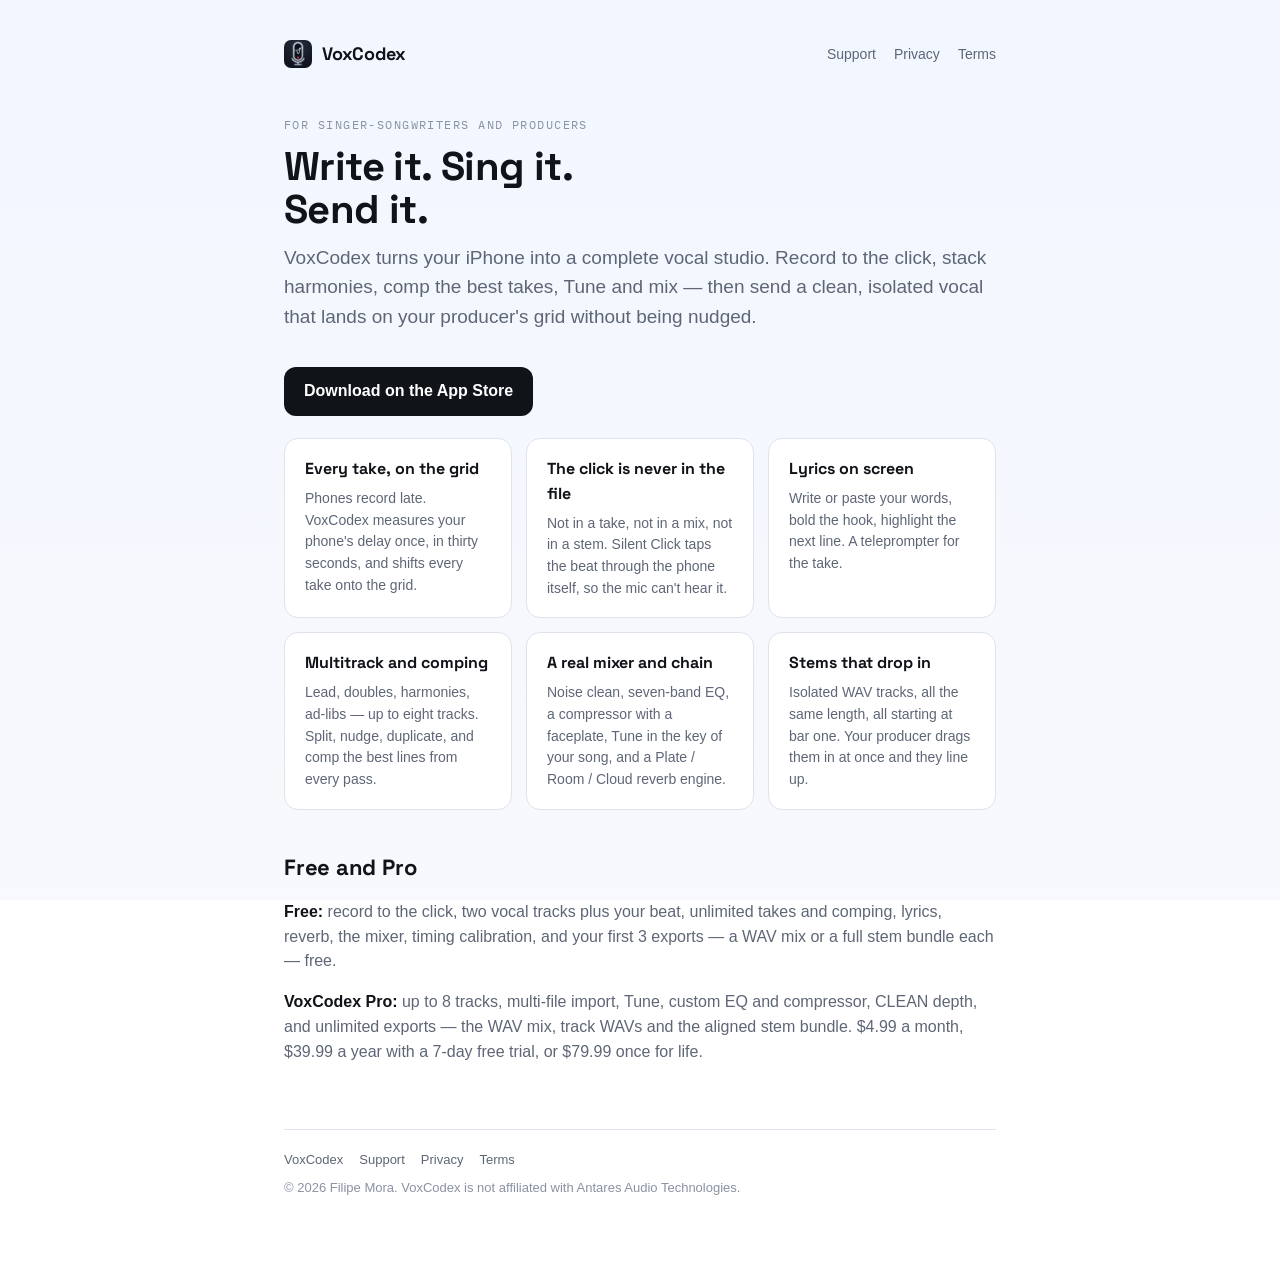
==== index.html @ df7e2e2b "VoxCodex privacy, terms and support pages" ====
<!doctype html><html lang="en"><head><meta charset="utf-8"><meta name="viewport" content="width=device-width,initial-scale=1"><title>VoxCodex — the pocket vocal studio for singers, songwriters and producers</title><meta name="description" content="Record vocals to a click, comp takes, Tune, mix, and send stems that drop straight onto the grid. A complete vocal studio for iPhone."><link rel="preconnect" href="https://fonts.googleapis.com"><link href="https://fonts.googleapis.com/css2?family=IBM+Plex+Mono:wght@600&family=Space+Grotesk:wght@500;700&display=swap" rel="stylesheet"><link rel="stylesheet" href="style.css"></head><body><div class="wrap"><header class="top"><a class="brand" href="index.html"><img src="icon.png" alt="">VoxCodex</a><nav><a href="support.html">Support</a><a href="privacy.html">Privacy</a><a href="terms.html">Terms</a></nav></header>
<p class="eyebrow">For singer-songwriters and producers</p>
<h1>Write it. Sing it.<br>Send it.</h1>
<p class="lede">VoxCodex turns your iPhone into a complete vocal studio. Record to the click, stack harmonies, comp the best takes, Tune and mix — then send a clean, isolated vocal that lands on your producer's grid without being nudged.</p>
<a class="cta" href="https://apps.apple.com/app/id6803250762">Download on the App Store</a>
<div class="grid">
<div class="card"><h3>Every take, on the grid</h3><p>Phones record late. VoxCodex measures your phone's delay once, in thirty seconds, and shifts every take onto the grid.</p></div>
<div class="card"><h3>The click is never in the file</h3><p>Not in a take, not in a mix, not in a stem. Silent Click taps the beat through the phone itself, so the mic can't hear it.</p></div>
<div class="card"><h3>Lyrics on screen</h3><p>Write or paste your words, bold the hook, highlight the next line. A teleprompter for the take.</p></div>
<div class="card"><h3>Multitrack and comping</h3><p>Lead, doubles, harmonies, ad-libs — up to eight tracks. Split, nudge, duplicate, and comp the best lines from every pass.</p></div>
<div class="card"><h3>A real mixer and chain</h3><p>Noise clean, seven-band EQ, a compressor with a faceplate, Tune in the key of your song, and a Plate / Room / Cloud reverb engine.</p></div>
<div class="card"><h3>Stems that drop in</h3><p>Isolated WAV tracks, all the same length, all starting at bar one. Your producer drags them in at once and they line up.</p></div>
</div>
<h2>Free and Pro</h2>
<p><b>Free:</b> record to the click, two vocal tracks plus your beat, unlimited takes and comping, lyrics, reverb, the mixer, timing calibration, and your first 3 exports — a WAV mix or a full stem bundle each — free.</p>
<p><b>VoxCodex Pro:</b> up to 8 tracks, multi-file import, Tune, custom EQ and compressor, CLEAN depth, and unlimited exports — the WAV mix, track WAVs and the aligned stem bundle. $4.99 a month, $39.99 a year with a 7-day free trial, or $79.99 once for life.</p>
<footer><a href="index.html">VoxCodex</a><a href="support.html">Support</a><a href="privacy.html">Privacy</a><a href="terms.html">Terms</a><div style="margin-top:8px">© 2026 Filipe Mora. VoxCodex is not affiliated with Antares Audio Technologies.</div></footer></div></body></html>
---- style.css ----
:root{--ink:#101318;--deep:#5E6676;--meta:#8A92A3;--hair:#DEE3EC;--pri:#C9D1E0;--canvas:#101218;--red:#FF1F3D;--ok:#6C9BD1}
*{box-sizing:border-box}
html,body{margin:0;background:linear-gradient(180deg,#F2F6FF 0%,#F7F9FC 100%) fixed;color:var(--ink);font:16px/1.55 -apple-system,"SF Pro Text","Helvetica Neue",Arial,sans-serif}
a{color:var(--ink)}
.wrap{max-width:760px;margin:0 auto;padding:40px 24px 80px}
header.top{display:flex;align-items:center;justify-content:space-between;gap:16px;margin-bottom:48px}
.brand{display:flex;align-items:center;gap:10px;text-decoration:none;font-family:"Space Grotesk",sans-serif;font-weight:700;font-size:18px;letter-spacing:-.01em}
.brand img{width:28px;height:28px;border-radius:7px}
nav a{font-size:14px;color:var(--deep);text-decoration:none;margin-left:18px}
nav a:hover{color:var(--ink)}
h1{font-family:"Space Grotesk",sans-serif;font-weight:700;font-size:40px;line-height:1.08;letter-spacing:-.015em;margin:0 0 12px}
h2{font-family:"Space Grotesk",sans-serif;font-weight:700;font-size:22px;letter-spacing:-.01em;margin:40px 0 8px}
.lede{font-size:19px;color:var(--deep);margin:0 0 28px}
p,li{color:var(--deep)}
p b,li b{color:var(--ink);font-weight:600}
.eyebrow{font-family:"IBM Plex Mono",monospace;font-size:12px;letter-spacing:.12em;text-transform:uppercase;color:var(--meta);margin:0 0 10px}
.card{background:#fff;border:1px solid var(--hair);border-radius:14px;padding:18px 20px;margin:14px 0}
.grid{display:grid;grid-template-columns:repeat(auto-fit,minmax(220px,1fr));gap:14px;margin:22px 0}
.grid .card{margin:0}
.card h3{font-family:"Space Grotesk",sans-serif;font-size:16px;margin:0 0 6px}
.card p{font-size:14px;margin:0}
.cta{display:inline-block;background:var(--ink);color:#fff;text-decoration:none;font-weight:600;border-radius:12px;padding:12px 20px;margin:8px 0 0}
.meta{font-size:13px;color:var(--meta)}
footer{margin-top:64px;border-top:1px solid var(--hair);padding-top:20px;font-size:13px;color:var(--meta)}
footer a{color:var(--deep);text-decoration:none;margin-right:16px}
hr{border:0;border-top:1px solid var(--hair);margin:32px 0}
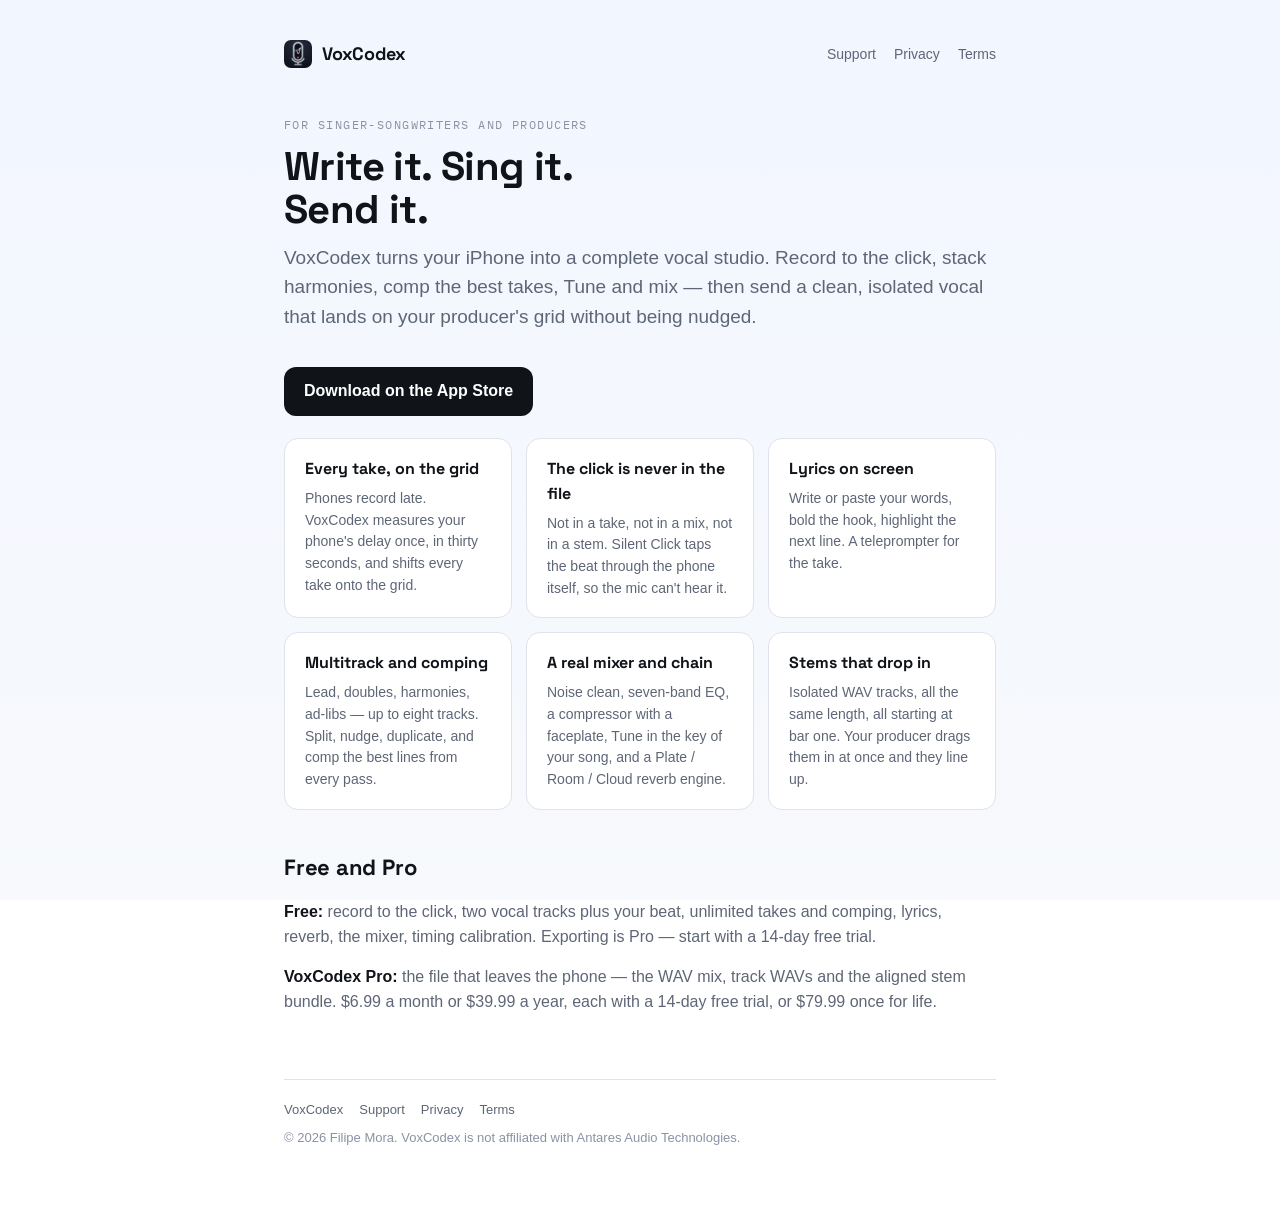
==== commit 18c0a5c7: "Free tier is the whole studio; songs are not in the Files app" ====
--- a/index.html
+++ b/index.html
@@ -12,6 +12,6 @@
 <div class="card"><h3>Stems that drop in</h3><p>Isolated WAV tracks, all the same length, all starting at bar one. Your producer drags them in at once and they line up.</p></div>
 </div>
 <h2>Free and Pro</h2>
-<p><b>Free:</b> record to the click, two vocal tracks plus your beat, unlimited takes and comping, lyrics, reverb, the mixer, timing calibration, and your first 3 exports — a WAV mix or a full stem bundle each — free.</p>
-<p><b>VoxCodex Pro:</b> up to 8 tracks, multi-file import, Tune, custom EQ and compressor, CLEAN depth, and unlimited exports — the WAV mix, track WAVs and the aligned stem bundle. $4.99 a month, $39.99 a year with a 7-day free trial, or $79.99 once for life.</p>
+<p><b>Free:</b> record to the click, two vocal tracks plus your beat, unlimited takes and comping, lyrics, reverb, the mixer, timing calibration. Exporting is Pro — start with a 14-day free trial.</p>
+<p><b>VoxCodex Pro:</b> the file that leaves the phone — the WAV mix, track WAVs and the aligned stem bundle. $6.99 a month or $39.99 a year, each with a 14-day free trial, or $79.99 once for life.</p>
 <footer><a href="index.html">VoxCodex</a><a href="support.html">Support</a><a href="privacy.html">Privacy</a><a href="terms.html">Terms</a><div style="margin-top:8px">© 2026 Filipe Mora. VoxCodex is not affiliated with Antares Audio Technologies.</div></footer></div></body></html>
